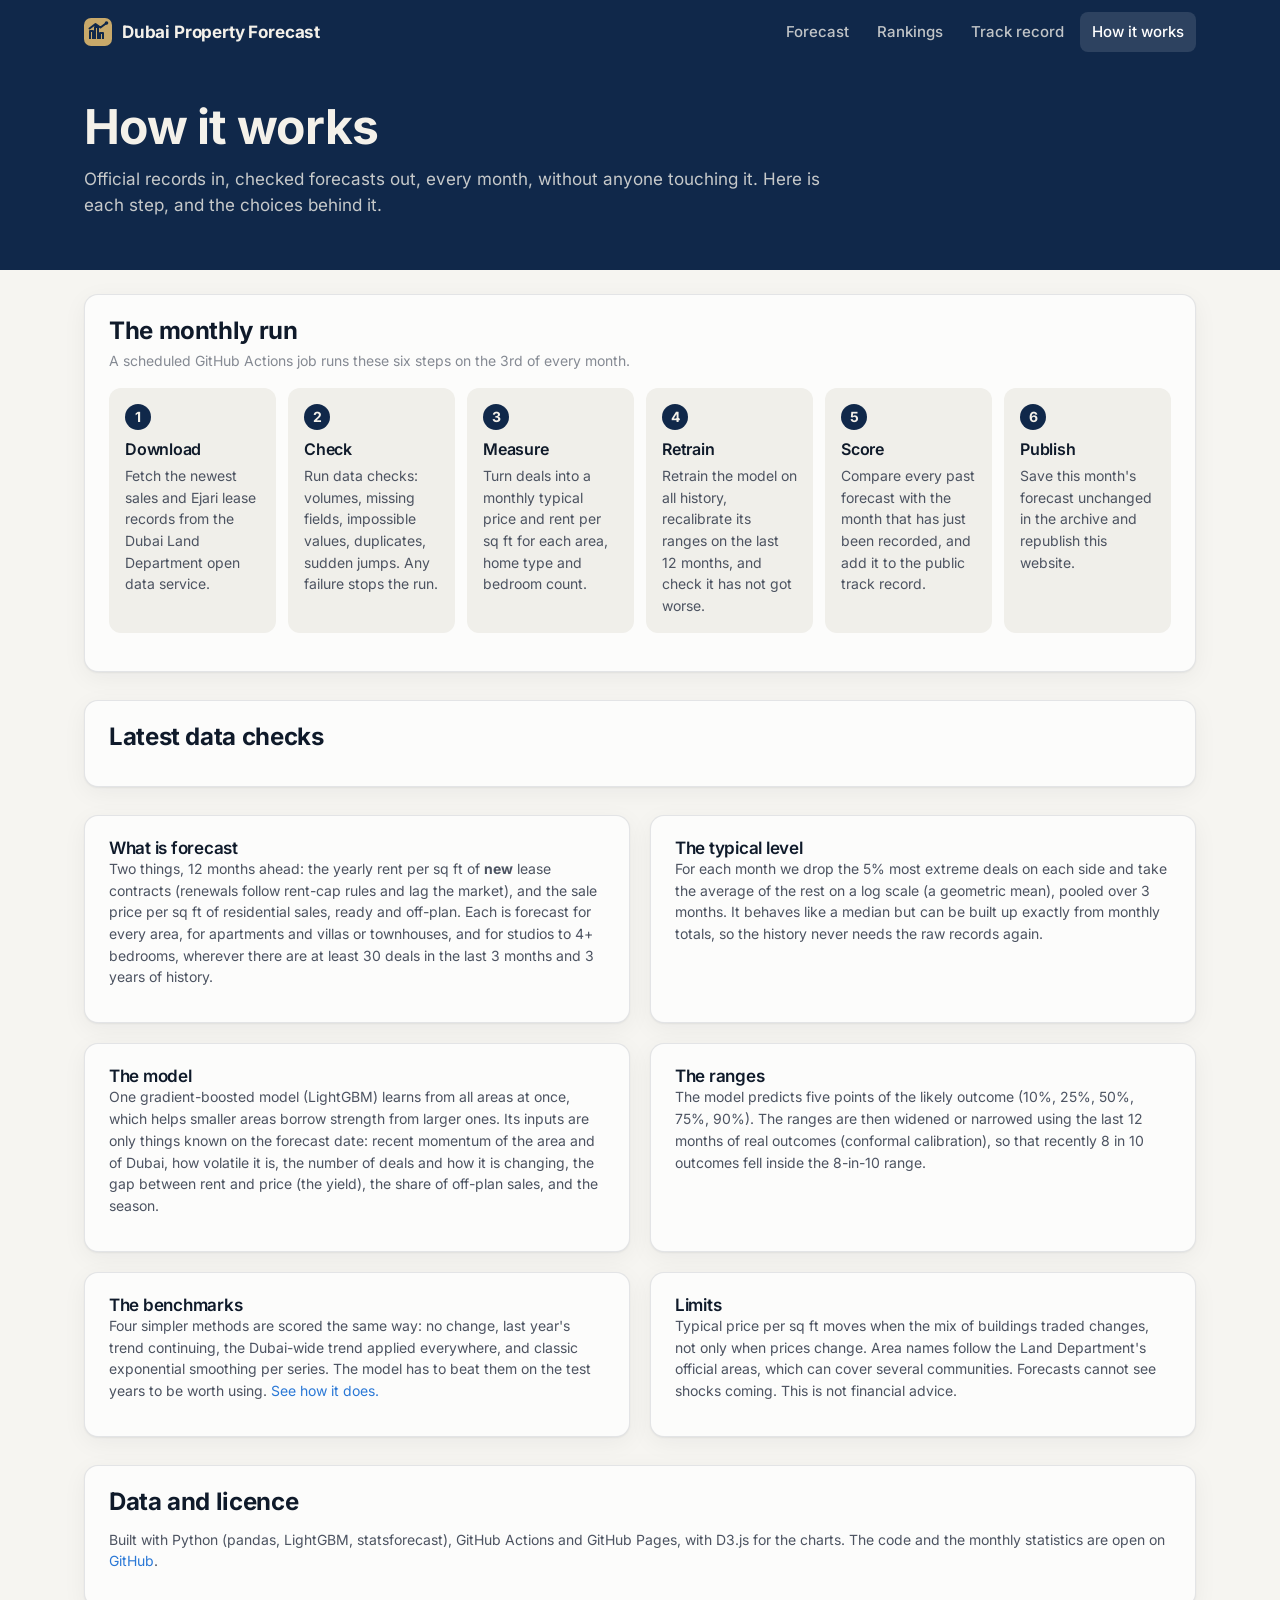
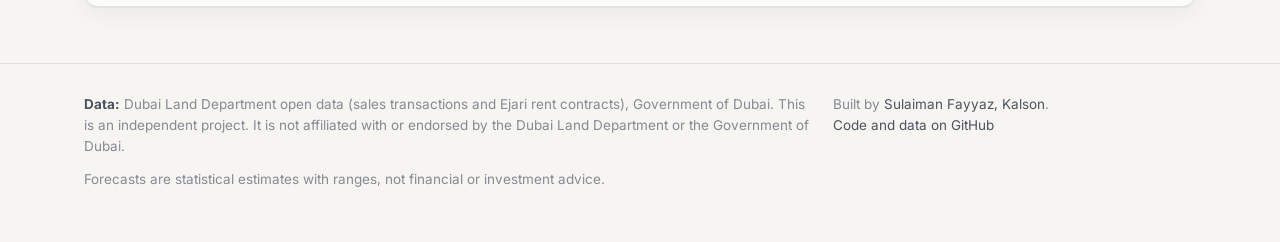
==== site/how-it-works.html @ 1344657e "Pipeline, models, data checks, website and monthly workflows First version of the code: monthly segm" ====
<!doctype html>
<html lang="en">
<head>
<meta charset="utf-8">
<meta name="viewport" content="width=device-width, initial-scale=1">
<title>How the Dubai property forecast works</title>
<meta name="description" content="Data, method, monthly automation and limits of the Dubai rent and price forecast.">
<link rel="icon" href="assets/img/icon.svg" type="image/svg+xml">
<link rel="stylesheet" href="assets/css/style.css">
</head>
<body>
<section class="page-head">
  <div class="wrap">
    <h1>How it works</h1>
    <p class="lede">Official records in, checked forecasts out, every month, without anyone touching it. Here is each step, and the choices behind it.</p>
  </div>
</section>
<main class="wrap">
  <section class="card pad" style="margin-top:24px">
    <h2>The monthly run</h2>
    <p class="small muted" style="margin-top:4px">A scheduled GitHub Actions job runs these six steps on the 3rd of every month.</p>
    <div class="steps" style="margin-top:16px">
      <div class="step"><h3>Download</h3><p>Fetch the newest sales and Ejari lease records from the Dubai Land Department open data service.</p></div>
      <div class="step"><h3>Check</h3><p>Run data checks: volumes, missing fields, impossible values, duplicates, sudden jumps. Any failure stops the run.</p></div>
      <div class="step"><h3>Measure</h3><p>Turn deals into a monthly typical price and rent per sq ft for each area, home type and bedroom count.</p></div>
      <div class="step"><h3>Retrain</h3><p>Retrain the model on all history, recalibrate its ranges on the last 12 months, and check it has not got worse.</p></div>
      <div class="step"><h3>Score</h3><p>Compare every past forecast with the month that has just been recorded, and add it to the public track record.</p></div>
      <div class="step"><h3>Publish</h3><p>Save this month's forecast unchanged in the archive and republish this website.</p></div>
    </div>
    <p class="small ink2" style="margin-top:16px" id="run-line"></p>
  </section>

  <section class="card pad">
    <h2>Latest data checks</h2>
    <p class="small muted" id="checks-sub" style="margin-top:4px"></p>
    <div class="tbl-wrap"><table id="checks"></table></div>
  </section>

  <section class="grid2">
    <div class="card pad">
      <h3>What is forecast</h3>
      <p class="small ink2">Two things, 12 months ahead: the yearly rent per sq ft of <b>new</b> lease contracts (renewals follow rent-cap rules and lag the market), and the sale price per sq ft of residential sales, ready and off-plan. Each is forecast for every area, for apartments and villas or townhouses, and for studios to 4+ bedrooms, wherever there are at least 30 deals in the last 3 months and 3 years of history.</p>
    </div>
    <div class="card pad">
      <h3>The typical level</h3>
      <p class="small ink2">For each month we drop the 5% most extreme deals on each side and take the average of the rest on a log scale (a geometric mean), pooled over 3 months. It behaves like a median but can be built up exactly from monthly totals, so the history never needs the raw records again.</p>
    </div>
    <div class="card pad">
      <h3>The model</h3>
      <p class="small ink2">One gradient-boosted model (LightGBM) learns from all areas at once, which helps smaller areas borrow strength from larger ones. Its inputs are only things known on the forecast date: recent momentum of the area and of Dubai, how volatile it is, the number of deals and how it is changing, the gap between rent and price (the yield), the share of off-plan sales, and the season.</p>
    </div>
    <div class="card pad">
      <h3>The ranges</h3>
      <p class="small ink2">The model predicts five points of the likely outcome (10%, 25%, 50%, 75%, 90%). The ranges are then widened or narrowed using the last 12 months of real outcomes (conformal calibration), so that recently 8 in 10 outcomes fell inside the 8-in-10 range.</p>
    </div>
    <div class="card pad">
      <h3>The benchmarks</h3>
      <p class="small ink2">Four simpler methods are scored the same way: no change, last year's trend continuing, the Dubai-wide trend applied everywhere, and classic exponential smoothing per series. The model has to beat them on the test years to be worth using. <a href="track-record.html">See how it does.</a></p>
    </div>
    <div class="card pad">
      <h3>Limits</h3>
      <p class="small ink2">Typical price per sq ft moves when the mix of buildings traded changes, not only when prices change. Area names follow the Land Department's official areas, which can cover several communities. Forecasts cannot see shocks coming. This is not financial advice.</p>
    </div>
  </section>

  <section class="card pad">
    <h2>Data and licence</h2>
    <p class="small ink2" id="attribution"></p>
    <p class="small ink2">Built with Python (pandas, LightGBM, statsforecast), GitHub Actions and GitHub Pages, with D3.js for the charts. The code and the monthly statistics are open on <a id="repo-link" href="#">GitHub</a>.</p>
  </section>
</main>
<script type="module" src="assets/js/how-it-works.js"></script>
</body>
</html>
---- site/assets/css/style.css ----
@font-face { font-family: "Inter"; font-weight: 400; font-display: swap; src: url("../fonts/inter-latin-400-normal.woff2") format("woff2"); }
@font-face { font-family: "Inter"; font-weight: 500; font-display: swap; src: url("../fonts/inter-latin-500-normal.woff2") format("woff2"); }
@font-face { font-family: "Inter"; font-weight: 600; font-display: swap; src: url("../fonts/inter-latin-600-normal.woff2") format("woff2"); }
@font-face { font-family: "Inter"; font-weight: 700; font-display: swap; src: url("../fonts/inter-latin-700-normal.woff2") format("woff2"); }

:root {
  color-scheme: light;
  --page: #f6f5f1;
  --surface: #fcfcfb;
  --surface-2: #f0efea;
  --ink: #0f1a2a;
  --ink-2: #4c5361;
  --muted: #858a93;
  --grid: #e3e2dc;
  --axis: #c3c2b7;
  --border: rgba(15, 26, 42, 0.10);
  --brand: #10284a;
  --brand-ink: #f4f1ea;
  --sand: #c8a96a;
  --accent: #2a78d6;
  --rent: #2a78d6;
  --price: #eb6834;
  --up: #006300;
  --down: #b42f2f;
  --good: #0ca30c;
  --critical: #d03b3b;
  --warning: #fab219;
  --shadow: 0 1px 2px rgba(15, 26, 42, 0.06), 0 6px 24px rgba(15, 26, 42, 0.05);
  --radius: 14px;
  --font: "Inter", system-ui, -apple-system, "Segoe UI", sans-serif;
}
@media (prefers-color-scheme: dark) {
  :root:not([data-theme="light"]) {
    color-scheme: dark;
    --page: #0e0f11;
    --surface: #18191b;
    --surface-2: #222326;
    --ink: #f0efec;
    --ink-2: #c3c2b7;
    --muted: #8f8d87;
    --grid: #2c2c2a;
    --axis: #3a3a37;
    --border: rgba(255, 255, 255, 0.10);
    --brand: #0b1a30;
    --brand-ink: #f4f1ea;
    --accent: #3987e5;
    --rent: #3987e5;
    --price: #d95926;
    --up: #0ca30c;
    --down: #e66767;
    --shadow: none;
  }
}
:root[data-theme="dark"] {
  color-scheme: dark;
  --page: #0e0f11;
  --surface: #18191b;
  --surface-2: #222326;
  --ink: #f0efec;
  --ink-2: #c3c2b7;
  --muted: #8f8d87;
  --grid: #2c2c2a;
  --axis: #3a3a37;
  --border: rgba(255, 255, 255, 0.10);
  --brand: #0b1a30;
  --brand-ink: #f4f1ea;
  --accent: #3987e5;
  --rent: #3987e5;
  --price: #d95926;
  --up: #0ca30c;
  --down: #e66767;
  --shadow: none;
}

* { box-sizing: border-box; }
html { -webkit-text-size-adjust: 100%; }
body {
  margin: 0; background: var(--page); color: var(--ink);
  font: 400 16px/1.55 var(--font); -webkit-font-smoothing: antialiased;
}
a { color: var(--accent); text-decoration: none; }
a:hover { text-decoration: underline; }
h1, h2, h3 { line-height: 1.2; letter-spacing: -0.015em; margin: 0; }
h1 { font-size: clamp(30px, 4.4vw, 48px); font-weight: 700; }
h2 { font-size: 24px; font-weight: 650; }
h3 { font-size: 17px; font-weight: 600; }
p { margin: 0 0 12px; }
.wrap { max-width: 1160px; margin: 0 auto; padding: 0 24px; }
@media (max-width: 640px) { .wrap { padding: 0 16px; } }

/* header */
.top { background: var(--brand); color: var(--brand-ink); }
.top .wrap { display: flex; align-items: center; gap: 28px; height: 64px; }
.brand { display: flex; align-items: center; gap: 10px; color: var(--brand-ink); font-weight: 650; font-size: 17px; letter-spacing: -0.01em; white-space: nowrap; }
.brand:hover { text-decoration: none; }
.brand svg { flex: none; }
.nav { display: flex; gap: 4px; margin-left: auto; overflow-x: auto; scrollbar-width: none; }
.nav a { color: rgba(244, 241, 234, 0.78); padding: 8px 12px; border-radius: 8px; font-size: 15px; font-weight: 500; white-space: nowrap; }
.nav a:hover { color: #fff; background: rgba(255, 255, 255, 0.08); text-decoration: none; }
.nav a[aria-current="page"] { color: #fff; background: rgba(255, 255, 255, 0.12); }
@media (max-width: 760px) {
  .top .wrap { height: auto; flex-wrap: wrap; padding-top: 12px; padding-bottom: 8px; gap: 6px; }
  .nav { margin-left: -12px; width: calc(100% + 12px); }
}

/* hero */
.hero, .page-head { margin: 0; }
.hero { background: var(--brand); color: var(--brand-ink); padding: 36px 0 112px; position: relative; overflow: hidden; }
.hero::after {
  content: ""; position: absolute; inset: auto 0 0 0; height: 140px; pointer-events: none;
  background: url("../img/skyline.svg") bottom center / auto 140px repeat-x; opacity: 0.16;
}
.hero h1 { max-width: 820px; }
.hero h1 em { font-style: normal; color: var(--sand); }
.hero .lede { color: rgba(244, 241, 234, 0.8); font-size: 18px; max-width: 720px; margin-top: 14px; }
.hero .facts { display: flex; flex-wrap: wrap; gap: 8px 22px; margin-top: 18px; font-size: 14px; color: rgba(244, 241, 234, 0.72); }
.hero .facts b { color: #fff; font-weight: 600; }
.page-head { background: var(--brand); color: var(--brand-ink); padding: 34px 0 40px; }
.page-head .lede { color: rgba(244, 241, 234, 0.8); font-size: 17px; max-width: 760px; margin-top: 10px; }

/* cards */
.card { background: var(--surface); border: 1px solid var(--border); border-radius: var(--radius); box-shadow: var(--shadow); }
.pad { padding: 22px 24px; }
@media (max-width: 640px) { .pad { padding: 18px 16px; } }
.lift { margin-top: -84px; position: relative; z-index: 2; }
section { margin: 28px 0; }
.muted { color: var(--muted); }
.small { font-size: 14px; }
.tiny { font-size: 12.5px; }
.ink2 { color: var(--ink-2); }

/* controls */
.controls { display: flex; flex-wrap: wrap; gap: 14px 18px; align-items: flex-end; }
.field { display: flex; flex-direction: column; gap: 6px; min-width: 0; }
.field > label, .field > .lbl { font-size: 12.5px; font-weight: 600; letter-spacing: 0.04em; text-transform: uppercase; color: var(--muted); }
.combo { position: relative; width: 300px; max-width: 100%; }
.combo input {
  width: 100%; height: 44px; border-radius: 10px; border: 1px solid var(--border); background: var(--surface-2);
  color: var(--ink); font: 500 16px var(--font); padding: 0 40px 0 14px; outline: none;
}
.combo input:focus { border-color: var(--accent); box-shadow: 0 0 0 3px color-mix(in srgb, var(--accent) 22%, transparent); }
.combo .chev { position: absolute; right: 12px; top: 12px; pointer-events: none; color: var(--muted); }
.combo ul {
  position: absolute; z-index: 20; left: 0; right: 0; top: 48px; margin: 0; padding: 6px; list-style: none;
  background: var(--surface); border: 1px solid var(--border); border-radius: 12px; box-shadow: 0 12px 40px rgba(0,0,0,0.16);
  max-height: 340px; overflow-y: auto; display: none;
}
.combo.open ul { display: block; }
.combo li { padding: 9px 10px; border-radius: 8px; cursor: pointer; display: flex; justify-content: space-between; gap: 10px; }
.combo li .o { color: var(--muted); font-size: 13px; text-align: right; }
.combo li[aria-selected="true"], .combo li:hover { background: var(--surface-2); }
.seg { display: inline-flex; background: var(--surface-2); border: 1px solid var(--border); border-radius: 10px; padding: 3px; gap: 2px; }
.seg button {
  font: 500 15px var(--font); color: var(--ink-2); background: transparent; border: 0; border-radius: 8px;
  height: 36px; padding: 0 13px; cursor: pointer; white-space: nowrap;
}
.seg button:hover:not(:disabled) { color: var(--ink); }
.seg button[aria-pressed="true"] { background: var(--surface); color: var(--ink); box-shadow: 0 1px 3px rgba(0,0,0,0.12); font-weight: 600; }
.seg button:disabled { opacity: 0.35; cursor: not-allowed; }
.seg.rentprice button[aria-pressed="true"][data-v="rent"] { box-shadow: inset 0 -2px 0 var(--rent), 0 1px 3px rgba(0,0,0,0.12); }
.seg.rentprice button[aria-pressed="true"][data-v="price"] { box-shadow: inset 0 -2px 0 var(--price), 0 1px 3px rgba(0,0,0,0.12); }

/* answer */
.answer { display: grid; grid-template-columns: 1.25fr 1fr 1fr; gap: 0; border-top: 1px solid var(--border); margin-top: 22px; }
.answer > div { padding: 20px 22px 4px 0; }
.answer > div + div { padding-left: 22px; border-left: 1px solid var(--border); }
@media (max-width: 860px) {
  .answer { grid-template-columns: 1fr; }
  .answer > div + div { padding-left: 0; border-left: 0; border-top: 1px solid var(--border); }
}
.question { font-size: 19px; font-weight: 600; line-height: 1.35; }
.question .what { color: var(--ink-2); font-weight: 500; }
.stat .label { font-size: 13.5px; color: var(--ink-2); font-weight: 500; }
.stat .value { font-size: 40px; font-weight: 700; letter-spacing: -0.02em; line-height: 1.15; margin-top: 4px; }
.stat .value small { font-size: 18px; font-weight: 600; color: var(--ink-2); margin-right: 4px; }
.stat .sub { font-size: 14px; color: var(--ink-2); margin-top: 4px; }
.delta { display: inline-flex; align-items: center; gap: 4px; font-weight: 650; font-size: 15px; padding: 2px 8px; border-radius: 999px; background: var(--surface-2); }
.delta.up { color: var(--up); }
.delta.down { color: var(--down); }
.range-bar { position: relative; height: 8px; border-radius: 4px; background: var(--surface-2); margin: 12px 0 6px; max-width: 280px; }
.range-bar i { position: absolute; top: 0; bottom: 0; border-radius: 4px; }
.range-bar b { position: absolute; top: -4px; width: 3px; height: 16px; border-radius: 2px; background: var(--ink); }

/* chart */
.chart-head { display: flex; flex-wrap: wrap; align-items: baseline; justify-content: space-between; gap: 10px 18px; margin-bottom: 8px; }
.legend { display: flex; flex-wrap: wrap; gap: 6px 16px; font-size: 13.5px; color: var(--ink-2); }
.legend span { display: inline-flex; align-items: center; gap: 7px; }
.key-line { width: 18px; height: 2px; border-radius: 1px; display: inline-block; }
.key-band { width: 18px; height: 10px; border-radius: 3px; display: inline-block; }
.chart { position: relative; width: 100%; }
.chart svg { display: block; width: 100%; overflow: visible; }
.chart .grid line { stroke: var(--grid); }
.chart .axis text { fill: var(--muted); font: 12px var(--font); font-variant-numeric: tabular-nums; }
.chart .axis path, .chart .axis line { stroke: var(--axis); }
.chart .baseline { stroke: var(--axis); }
.tip {
  position: absolute; pointer-events: none; z-index: 10; min-width: 190px; padding: 10px 12px; border-radius: 10px;
  background: var(--surface); border: 1px solid var(--border); box-shadow: 0 8px 28px rgba(0,0,0,0.16); font-size: 13px;
  opacity: 0; transition: opacity 0.12s; color: var(--ink);
}
.tip .t { color: var(--muted); font-size: 12px; margin-bottom: 4px; }
.tip .r { display: flex; align-items: center; gap: 8px; justify-content: space-between; }
.tip .r span:first-child { display: inline-flex; align-items: center; gap: 7px; color: var(--ink-2); }
.tip .r b { font-weight: 650; font-variant-numeric: tabular-nums; }
.viewtoggle { font: 500 13.5px var(--font); color: var(--accent); background: none; border: 0; cursor: pointer; padding: 0; }

/* notes and tiles */
.grid2 { display: grid; grid-template-columns: 1fr 1fr; gap: 20px; }
.grid3 { display: grid; grid-template-columns: repeat(3, 1fr); gap: 20px; }
.grid4 { display: grid; grid-template-columns: repeat(4, 1fr); gap: 20px; }
@media (max-width: 900px) { .grid3, .grid4 { grid-template-columns: 1fr 1fr; } }
@media (max-width: 640px) { .grid2, .grid3, .grid4 { grid-template-columns: 1fr; } }
.tile .label { font-size: 13.5px; color: var(--ink-2); font-weight: 500; }
.tile .value { font-size: 34px; font-weight: 700; letter-spacing: -0.02em; margin: 6px 0 4px; }
.tile .sub { font-size: 13.5px; color: var(--muted); }
.note { border-left: 3px solid var(--sand); padding: 2px 0 2px 14px; color: var(--ink-2); font-size: 14.5px; }

/* tables */
.tbl-wrap { overflow-x: auto; }
table { width: 100%; border-collapse: collapse; font-size: 14.5px; }
th { text-align: left; font-size: 12.5px; letter-spacing: 0.03em; text-transform: uppercase; color: var(--muted); font-weight: 600; padding: 10px 10px; border-bottom: 1px solid var(--border); white-space: nowrap; }
td { padding: 10px 10px; border-bottom: 1px solid var(--border); font-variant-numeric: tabular-nums; }
th.num, td.num { text-align: right; }
tr:last-child td { border-bottom: 0; }
th[data-sort] { cursor: pointer; }
th[data-sort]:hover { color: var(--ink); }
th[aria-sort="descending"]::after { content: " ↓"; }
th[aria-sort="ascending"]::after { content: " ↑"; }
.pill { display: inline-flex; align-items: center; gap: 6px; font-size: 13px; font-weight: 600; padding: 3px 9px; border-radius: 999px; background: var(--surface-2); }
.pill.pass::before, .pill.fail::before, .pill.warn::before { content: ""; width: 8px; height: 8px; border-radius: 50%; }
.pill.pass::before { background: var(--good); }
.pill.fail::before { background: var(--critical); }
.pill.warn::before { background: var(--warning); }

/* rankings bars */
.rank-row { display: grid; grid-template-columns: minmax(120px, 230px) 1fr 74px; align-items: center; gap: 12px; padding: 6px 0; }
.rank-row .nm { font-size: 14.5px; white-space: nowrap; overflow: hidden; text-overflow: ellipsis; }
.rank-row .nm a { color: var(--ink); }
.rank-row .v { text-align: right; font-weight: 650; font-variant-numeric: tabular-nums; font-size: 14.5px; }

/* pipeline */
.steps { display: grid; grid-template-columns: repeat(6, 1fr); gap: 12px; counter-reset: s; }
@media (max-width: 1000px) { .steps { grid-template-columns: repeat(3, 1fr); } }
@media (max-width: 640px) { .steps { grid-template-columns: 1fr; } }
.step { position: relative; padding: 16px; border-radius: 12px; background: var(--surface-2); }
.step::before { counter-increment: s; content: counter(s); display: inline-grid; place-items: center; width: 26px; height: 26px; border-radius: 50%; background: var(--brand); color: var(--brand-ink); font-weight: 650; font-size: 14px; margin-bottom: 10px; }
.step h3 { font-size: 16px; margin-bottom: 6px; }
.step p { font-size: 14px; color: var(--ink-2); margin: 0; }

/* footer */
footer { margin-top: 56px; padding: 30px 0 40px; border-top: 1px solid var(--border); color: var(--muted); font-size: 13.5px; }
footer .wrap { display: grid; grid-template-columns: 2fr 1fr; gap: 24px; }
@media (max-width: 760px) { footer .wrap { grid-template-columns: 1fr; } }
footer a { color: var(--ink-2); }
.sr { position: absolute; width: 1px; height: 1px; overflow: hidden; clip: rect(0 0 0 0); white-space: nowrap; }
.loading { opacity: 0.55; transition: opacity 0.2s; }
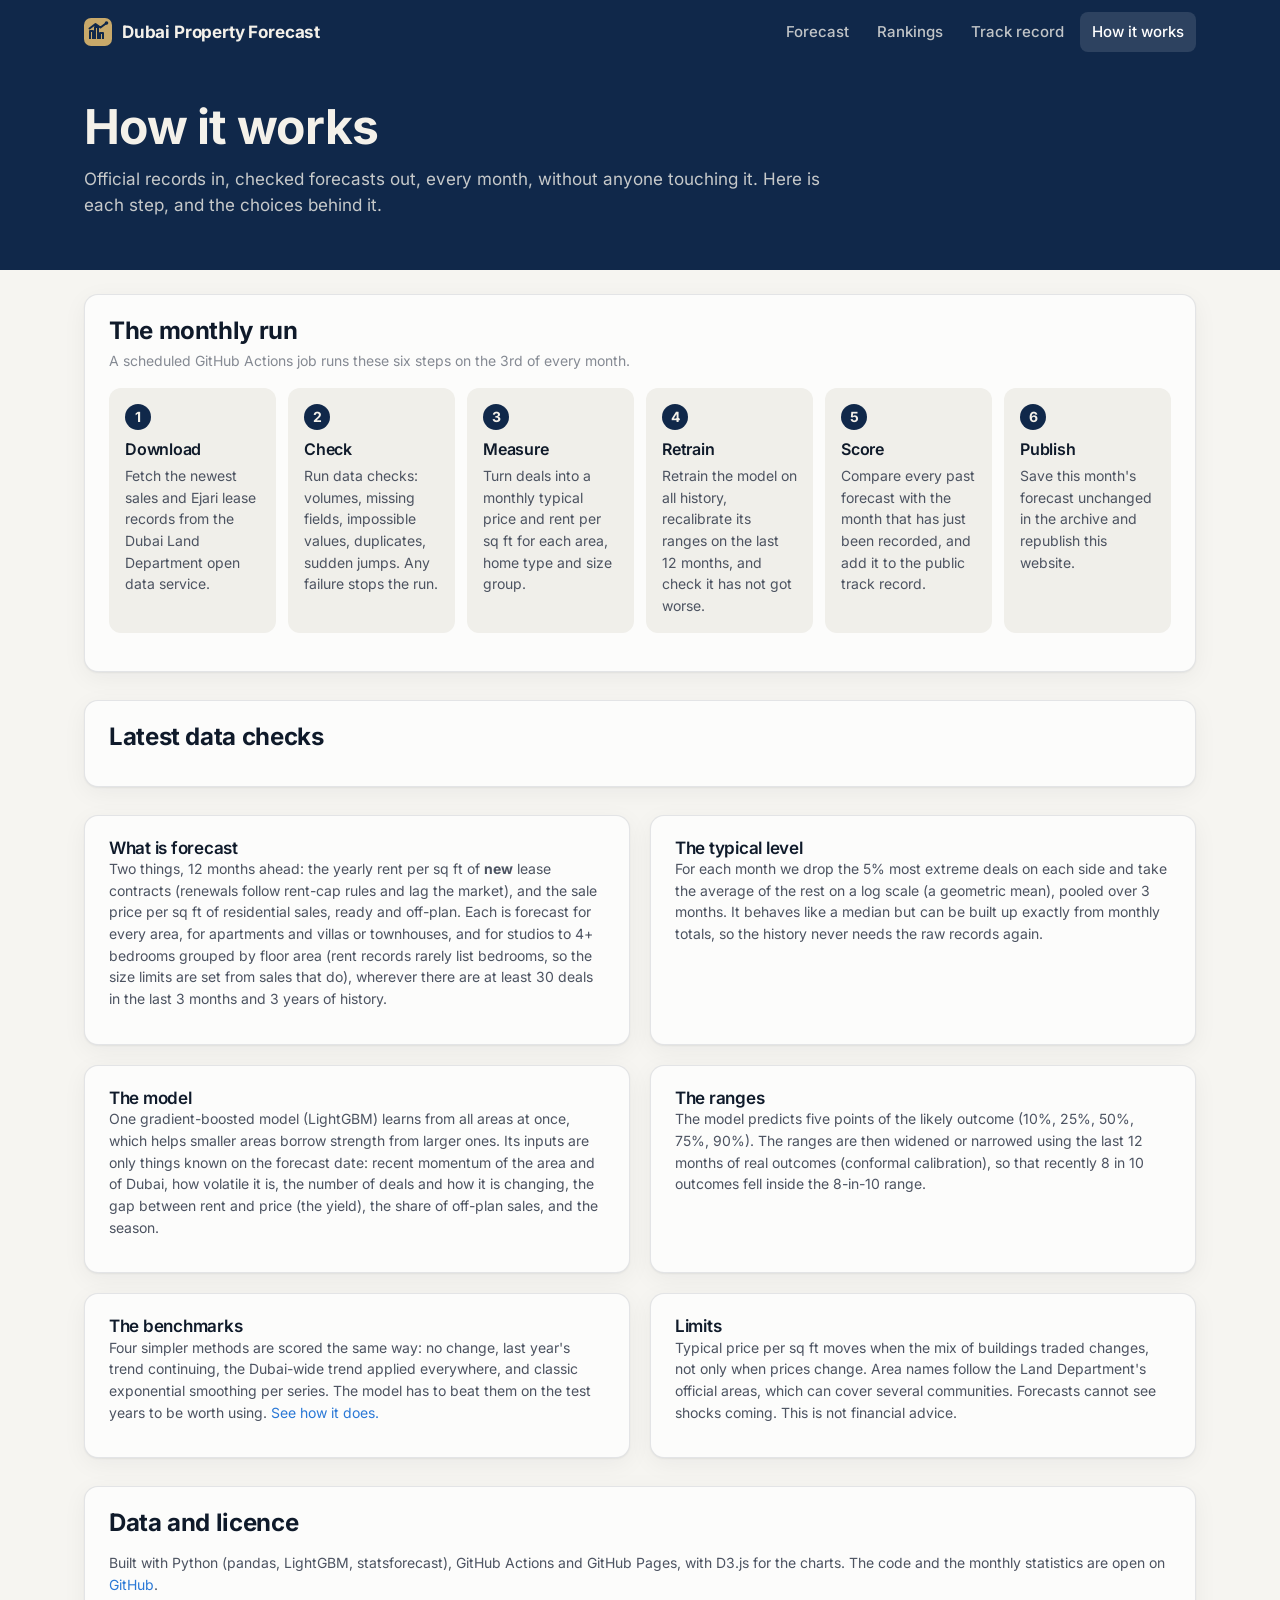
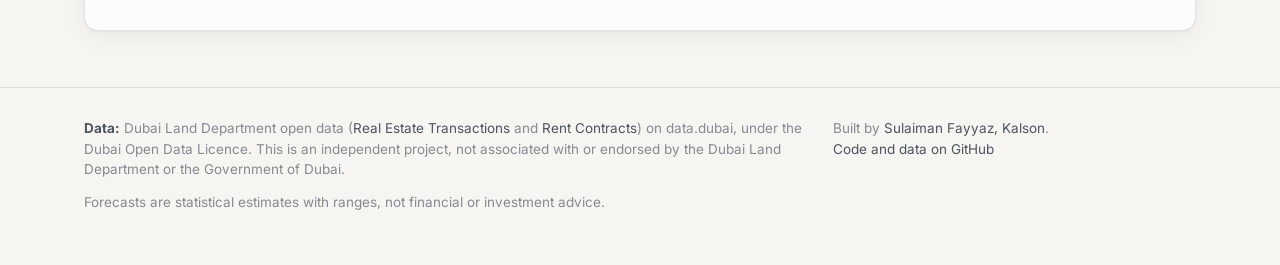
==== commit 78dc2530: "Read the data.dubai history files, fix the rent feed, group bedrooms by floor area - sources/bulk.py" ====
--- a/site/how-it-works.html
+++ b/site/how-it-works.html
@@ -22,7 +22,7 @@
     <div class="steps" style="margin-top:16px">
       <div class="step"><h3>Download</h3><p>Fetch the newest sales and Ejari lease records from the Dubai Land Department open data service.</p></div>
       <div class="step"><h3>Check</h3><p>Run data checks: volumes, missing fields, impossible values, duplicates, sudden jumps. Any failure stops the run.</p></div>
-      <div class="step"><h3>Measure</h3><p>Turn deals into a monthly typical price and rent per sq ft for each area, home type and bedroom count.</p></div>
+      <div class="step"><h3>Measure</h3><p>Turn deals into a monthly typical price and rent per sq ft for each area, home type and size group.</p></div>
       <div class="step"><h3>Retrain</h3><p>Retrain the model on all history, recalibrate its ranges on the last 12 months, and check it has not got worse.</p></div>
       <div class="step"><h3>Score</h3><p>Compare every past forecast with the month that has just been recorded, and add it to the public track record.</p></div>
       <div class="step"><h3>Publish</h3><p>Save this month's forecast unchanged in the archive and republish this website.</p></div>
@@ -39,7 +39,7 @@
   <section class="grid2">
     <div class="card pad">
       <h3>What is forecast</h3>
-      <p class="small ink2">Two things, 12 months ahead: the yearly rent per sq ft of <b>new</b> lease contracts (renewals follow rent-cap rules and lag the market), and the sale price per sq ft of residential sales, ready and off-plan. Each is forecast for every area, for apartments and villas or townhouses, and for studios to 4+ bedrooms, wherever there are at least 30 deals in the last 3 months and 3 years of history.</p>
+      <p class="small ink2">Two things, 12 months ahead: the yearly rent per sq ft of <b>new</b> lease contracts (renewals follow rent-cap rules and lag the market), and the sale price per sq ft of residential sales, ready and off-plan. Each is forecast for every area, for apartments and villas or townhouses, and for studios to 4+ bedrooms grouped by floor area (rent records rarely list bedrooms, so the size limits are set from sales that do), wherever there are at least 30 deals in the last 3 months and 3 years of history.</p>
     </div>
     <div class="card pad">
       <h3>The typical level</h3>
@@ -66,6 +66,7 @@
   <section class="card pad">
     <h2>Data and licence</h2>
     <p class="small ink2" id="attribution"></p>
+    <ul class="small" id="source-links"></ul>
     <p class="small ink2">Built with Python (pandas, LightGBM, statsforecast), GitHub Actions and GitHub Pages, with D3.js for the charts. The code and the monthly statistics are open on <a id="repo-link" href="#">GitHub</a>.</p>
   </section>
 </main>
--- a/site/assets/css/style.css
+++ b/site/assets/css/style.css
@@ -132,6 +132,7 @@
 /* controls */
 .controls { display: flex; flex-wrap: wrap; gap: 14px 18px; align-items: flex-end; }
 .field { display: flex; flex-direction: column; gap: 6px; min-width: 0; }
+.beds-note { margin: 10px 0 0; min-height: 1.4em; }
 .field > label, .field > .lbl { font-size: 12.5px; font-weight: 600; letter-spacing: 0.04em; text-transform: uppercase; color: var(--muted); }
 .combo { position: relative; width: 300px; max-width: 100%; }
 .combo input {
@@ -254,3 +255,4 @@
 footer a { color: var(--ink-2); }
 .sr { position: absolute; width: 1px; height: 1px; overflow: hidden; clip: rect(0 0 0 0); white-space: nowrap; }
 .loading { opacity: 0.55; transition: opacity 0.2s; }
+.seg button[hidden] { display: none; }
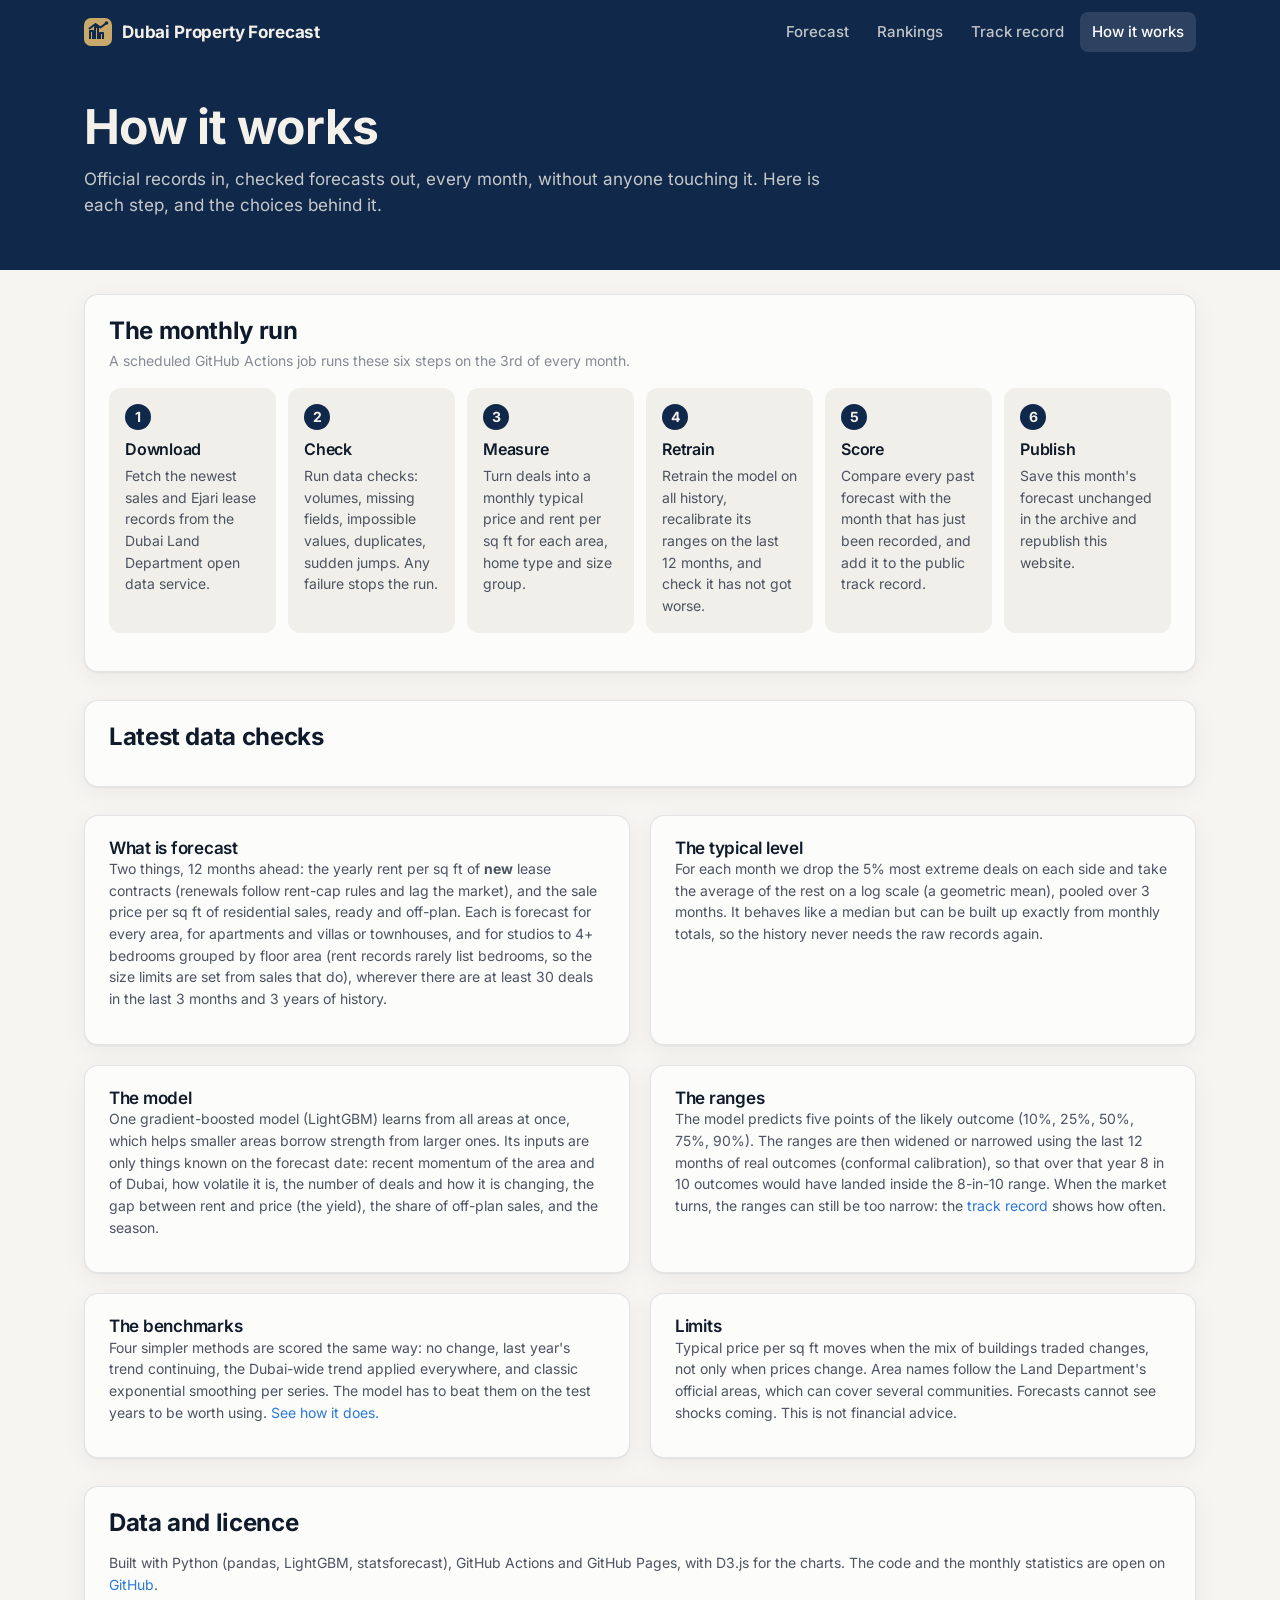
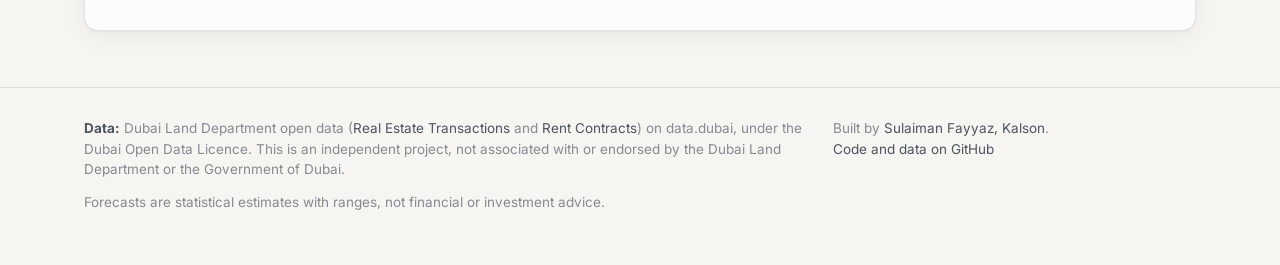
==== commit fb63dcf9: "How it works: say plainly that the ranges can be too narrow when the market turns" ====
--- a/site/how-it-works.html
+++ b/site/how-it-works.html
@@ -51,7 +51,7 @@
     </div>
     <div class="card pad">
       <h3>The ranges</h3>
-      <p class="small ink2">The model predicts five points of the likely outcome (10%, 25%, 50%, 75%, 90%). The ranges are then widened or narrowed using the last 12 months of real outcomes (conformal calibration), so that recently 8 in 10 outcomes fell inside the 8-in-10 range.</p>
+      <p class="small ink2">The model predicts five points of the likely outcome (10%, 25%, 50%, 75%, 90%). The ranges are then widened or narrowed using the last 12 months of real outcomes (conformal calibration), so that over that year 8 in 10 outcomes would have landed inside the 8-in-10 range. When the market turns, the ranges can still be too narrow: the <a href="track-record.html">track record</a> shows how often.</p>
     </div>
     <div class="card pad">
       <h3>The benchmarks</h3>
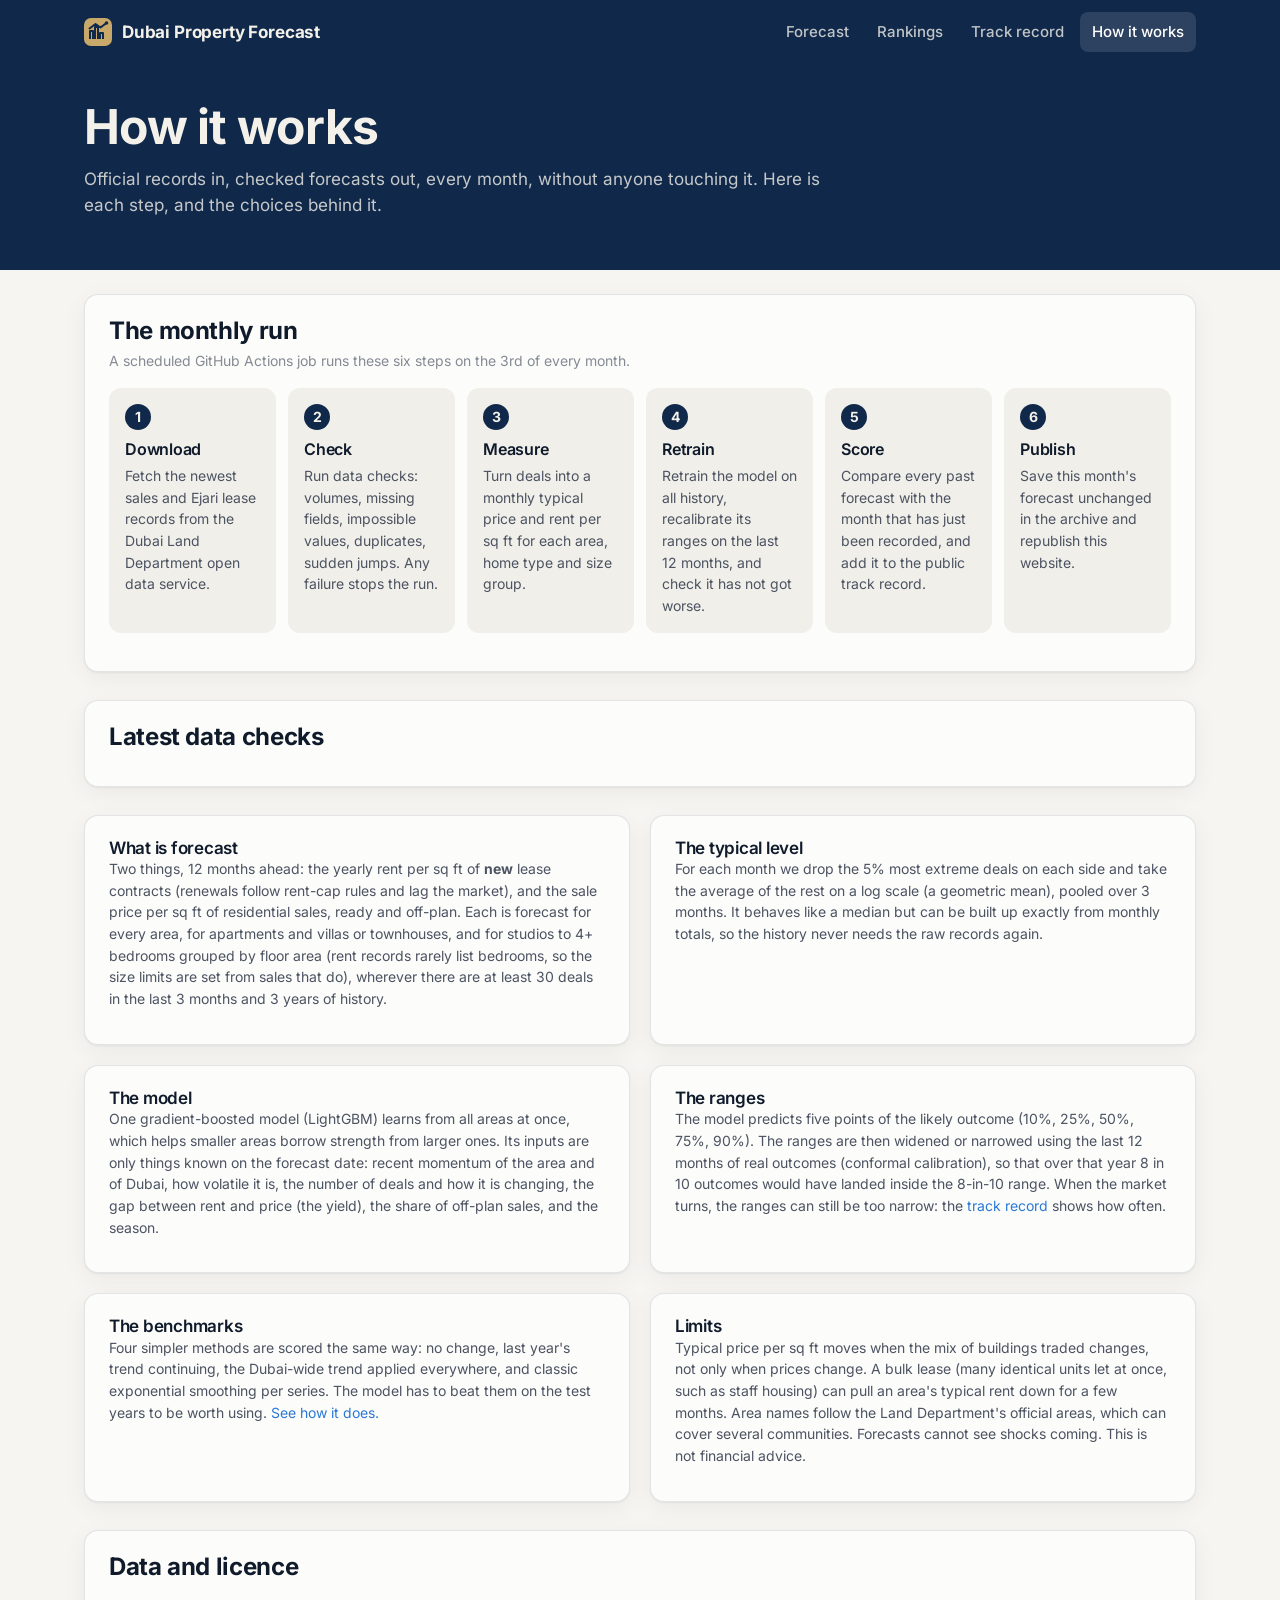
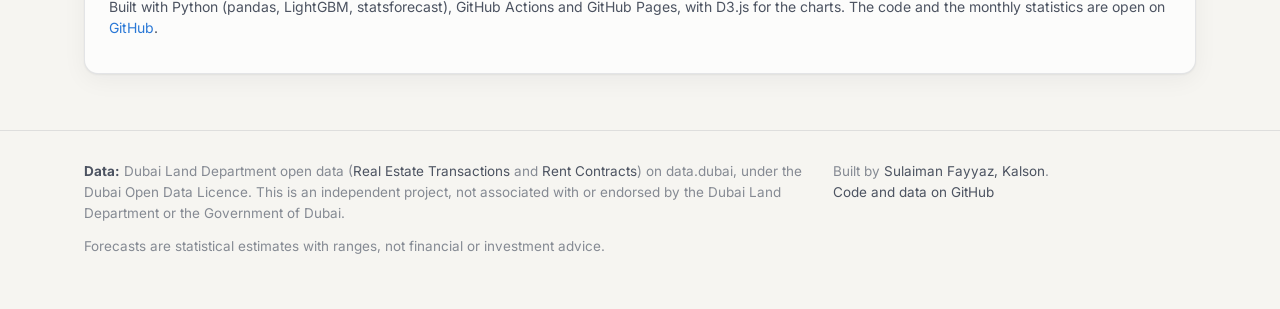
==== commit 9fa7a8c8: "How it works: bulk leases can pull an area's typical rent down for a few months" ====
--- a/site/how-it-works.html
+++ b/site/how-it-works.html
@@ -59,7 +59,7 @@
     </div>
     <div class="card pad">
       <h3>Limits</h3>
-      <p class="small ink2">Typical price per sq ft moves when the mix of buildings traded changes, not only when prices change. Area names follow the Land Department's official areas, which can cover several communities. Forecasts cannot see shocks coming. This is not financial advice.</p>
+      <p class="small ink2">Typical price per sq ft moves when the mix of buildings traded changes, not only when prices change. A bulk lease (many identical units let at once, such as staff housing) can pull an area's typical rent down for a few months. Area names follow the Land Department's official areas, which can cover several communities. Forecasts cannot see shocks coming. This is not financial advice.</p>
     </div>
   </section>
 
